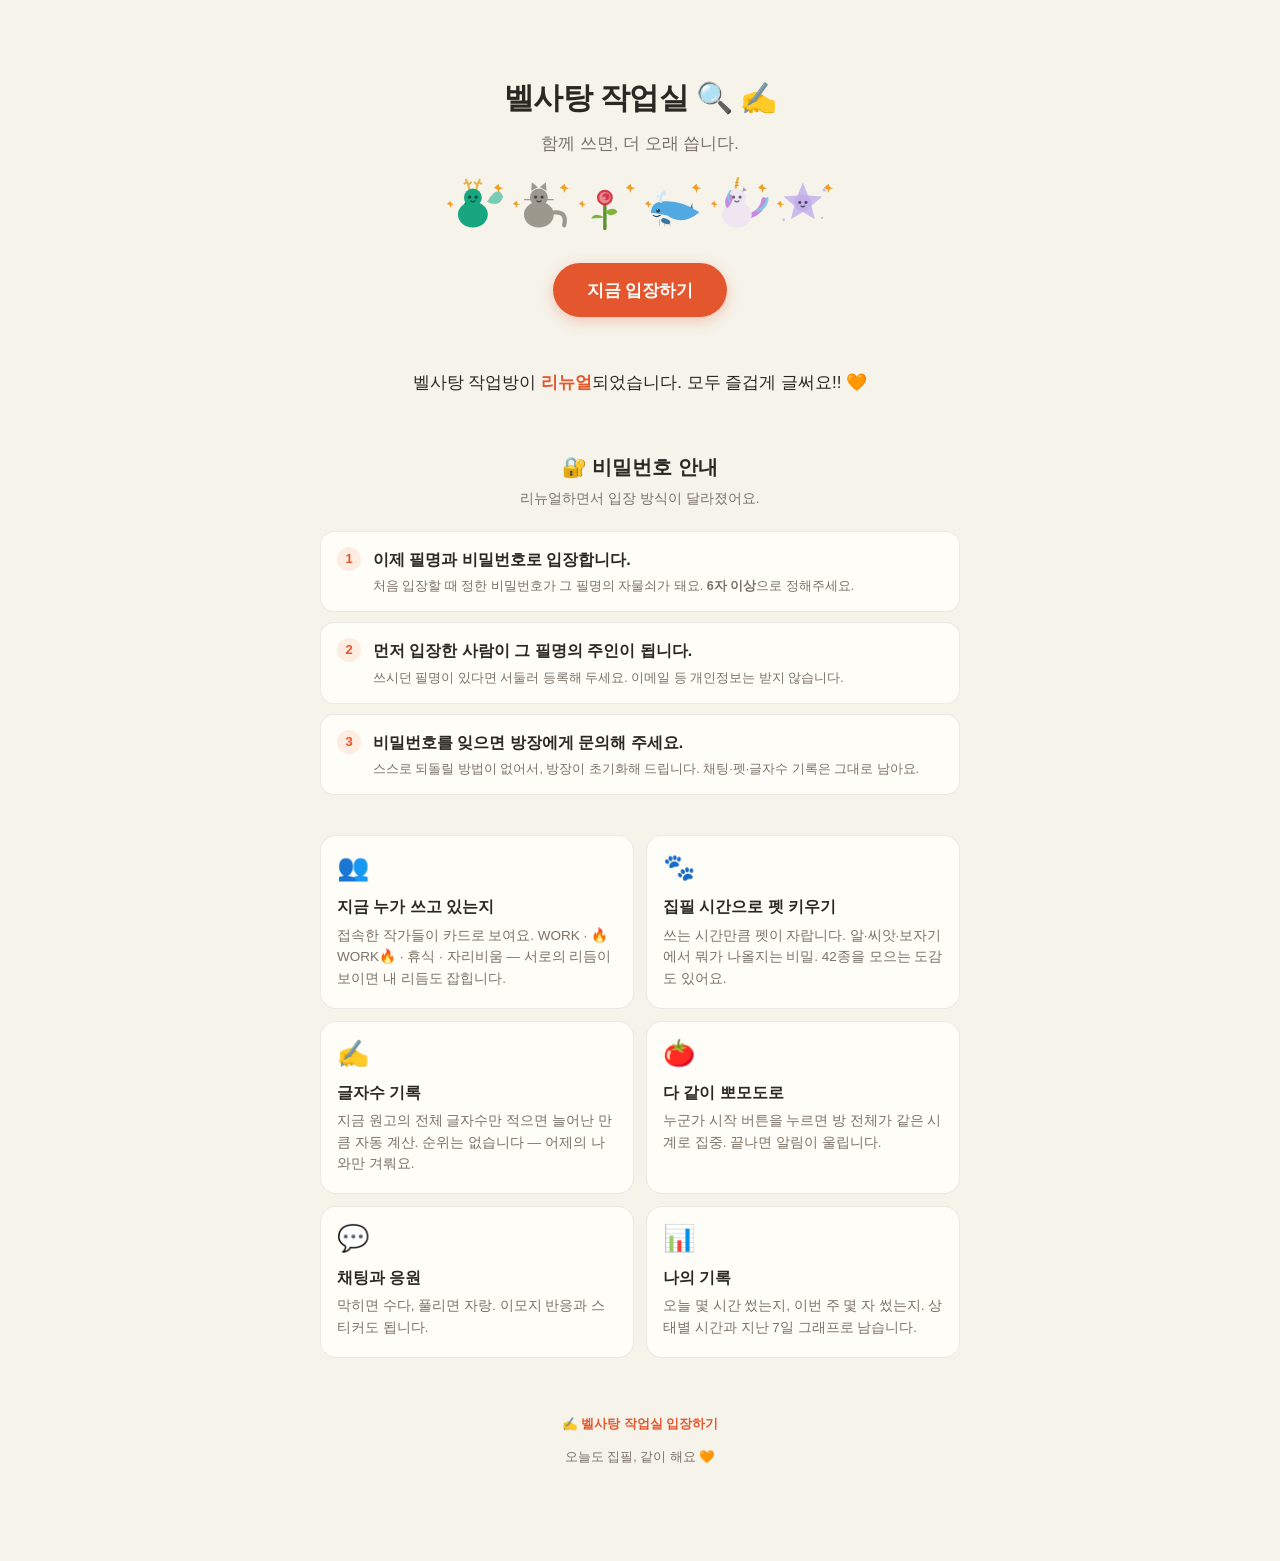
==== guide.html @ 8a0bf21c "Add files via upload" ====
<!DOCTYPE html>
<html lang="ko">
<head>
<meta charset="UTF-8">
<meta name="viewport" content="width=device-width, initial-scale=1">
<title>벨사탕 작업실 — 작가들의 실시간 집필 공간</title>
<meta name="description" content="함께 쓰면 더 오래 쓴다. 작가들의 실시간 공동 집필 공간, 벨사탕 작업실.">
<!-- =====================================================================
     guide.html — 아직 안 들어와 본 분들에게 배포하는 소개 페이지

     작업방과 완전히 독립된 한 장짜리 문서입니다. 파이어베이스도,
     다른 스크립트도 읽지 않아요. 그래서 방이 어떤 상태든 이 페이지는
     항상 열립니다. 링크: /blsatang/guide.html
     ===================================================================== -->
<style>
:root{
  --bg:#F6F3EA; --text:#2B2722; --dim:#7A7268;
  --card:#FFFDF7; --line:rgba(0,0,0,.08);
  --accent:#E4572E; --accent-soft:rgba(228,87,46,.1);
  --green:#2FA36B;
}
@media (prefers-color-scheme:dark){
  :root{ --bg:#141210; --text:#EFEAE2; --dim:#9A9188;
    --card:#1E1B18; --line:rgba(255,255,255,.09);
    --accent:#F0754C; --accent-soft:rgba(240,117,76,.14); }
}
*{ box-sizing:border-box }
body{
  margin:0; background:var(--bg); color:var(--text);
  font-family:-apple-system,BlinkMacSystemFont,"Pretendard","Apple SD Gothic Neo","Noto Sans KR",sans-serif;
  font-size:16px; line-height:1.7;
  -webkit-font-smoothing:antialiased;
}
.wrap{ max-width:680px; margin:0 auto; padding:48px 20px 80px }

/* ── 머리 ── */
.hero{ text-align:center; padding:24px 0 8px }
.hero h1{ font-size:30px; margin:0 0 6px; letter-spacing:-.02em }
.hero .sub{ color:var(--dim); font-size:16.5px; margin:0 }
.hero .pets{ display:flex; justify-content:center; gap:2px; margin:18px 0 6px; flex-wrap:wrap }
.hero .pets svg{ display:block }

.cta{
  display:inline-block; margin-top:22px;
  background:var(--accent); color:#fff; text-decoration:none;
  font-weight:700; font-size:16.5px;
  padding:13px 34px; border-radius:999px;
  box-shadow:0 4px 14px rgba(228,87,46,.28);
}
.cta:active{ transform:translateY(1px) }
.cta-sub{ display:block; margin-top:10px; font-size:12.5px; color:var(--dim) }

/* ── 소개 문단 ── */
.pitch{
  margin:44px 0 0; font-size:17px; text-align:center;
  color:var(--text);
}
.pitch b{ color:var(--accent) }

/* ── 기능 카드 ── */
.grid{ display:grid; grid-template-columns:1fr 1fr; gap:12px; margin-top:40px }
@media (max-width:540px){ .grid{ grid-template-columns:1fr } }
.feat{
  background:var(--card); border:1px solid var(--line);
  border-radius:16px; padding:18px 16px;
}
.feat .ico{ font-size:26px; line-height:1 }
.feat h3{ font-size:15.5px; margin:10px 0 4px }
.feat p{ font-size:13.5px; color:var(--dim); margin:0; line-height:1.6 }

/* ── 간단 가이드 ── */
h2{ font-size:20px; margin:52px 0 4px; text-align:center }
.h2sub{ text-align:center; color:var(--dim); font-size:13.5px; margin:0 0 20px }
.steps{ counter-reset:step; display:flex; flex-direction:column; gap:10px }
.step{
  background:var(--card); border:1px solid var(--line);
  border-radius:14px; padding:14px 16px 14px 52px; position:relative;
}
.step::before{
  counter-increment:step; content:counter(step);
  position:absolute; left:16px; top:15px;
  width:24px; height:24px; border-radius:50%;
  background:var(--accent-soft); color:var(--accent);
  font-weight:700; font-size:13px;
  display:flex; align-items:center; justify-content:center;
}
.step b{ font-weight:700 }
.step .note{ display:block; font-size:12.5px; color:var(--dim); margin-top:3px }

/* ── 꼬리 ── */
.foot{
  text-align:center; margin-top:56px; color:var(--dim); font-size:12.5px;
}
.foot a{ color:var(--accent); font-weight:700; text-decoration:none }
</style>
</head>
<body>
<div class="wrap">

  <div class="hero">
    <h1>벨사탕 작업실 🔍 ✍️</h1>
    <p class="sub">함께 쓰면, 더 오래 씁니다.</p>
    <div class="pets"><svg class="pet-svg" viewBox="0 0 60 56" width="64" height="60"
      role="img" aria-label="용 레벨 20 만렙">
        <path d="M41.3 25.0q10 -17 15 -5 -3 11 -15 5z" fill="#78cbb5"/>
        <ellipse cx="28" cy="37.0" rx="14.0" ry="12.0" fill="#17A67F"/>
        <path d="M21.0 26.8l3 -3 3 3 3 -3 3 3" stroke="#107459" stroke-width="1.6" fill="none" stroke-linecap="round"/>
        <g stroke="#E9B44C" stroke-width="2" fill="none" stroke-linecap="round" stroke-linejoin="round"><path d="M24.8 13.8C24.2 9.8 23.2 7.1 21.6 4.3"/><path d="M23.8 9.2L26.2 6.9"/><path d="M22.7 6.4L20.2 7.9"/><path d="M31.2 13.8C31.8 9.8 32.8 7.1 34.4 4.3"/><path d="M32.2 9.2L29.8 6.9"/><path d="M33.3 6.4L35.8 7.9"/></g>
        <circle cx="28" cy="21.0" r="8.4" fill="#17A67F"/>
        
      <circle cx="25.0" cy="20.6" r="1.5" fill="#0a4b39"/>
      <circle cx="31.0" cy="20.6" r="1.5" fill="#0a4b39"/>
      <path d="M26.2 24.2q1.8 1.7 3.7 0" stroke="#0a4b39" stroke-width="1.2" fill="none" stroke-linecap="round"/><path d="M52 8l1.1 3.2 3.2 1.1-3.2 1.1L52 16.8l-1.1 -3.6-3.2 -1.1z" fill="#EF9F27"/><path d="M7 24l0.85 2.5 2.5 0.85-2.5 0.85L7 30.8l-0.85 -2.8-2.5 -0.85z" fill="#EF9F27"/></svg><svg class="pet-svg" viewBox="0 0 60 56" width="64" height="60"
      role="img" aria-label="고양이 레벨 20 만렙">
        <path d="M42.7 35.0q12.0 -1 9.0 12.0" stroke="#9C988E" stroke-width="4.0" fill="none" stroke-linecap="round"/>
        <ellipse cx="28" cy="37.0" rx="14.0" ry="12.0" fill="#9C988E"/>
        <circle cx="28" cy="21.0" r="8.4" fill="#9C988E"/>
        <path d="M20.9 14.7l0.5 -8.0 5.7 4.6z" fill="#9C988E"/>
        <path d="M35.1 14.7l-0.5 -8.0 -5.7 4.6z" fill="#9C988E"/>
        <path d="M14.6 23.0h6M35.4 23.0h6" stroke="#9C988E" stroke-width="1.1" stroke-linecap="round"/>
        
      <circle cx="25.0" cy="20.6" r="1.5" fill="#464440"/>
      <circle cx="31.0" cy="20.6" r="1.5" fill="#464440"/>
      <path d="M26.2 24.2q1.8 1.7 3.7 0" stroke="#464440" stroke-width="1.2" fill="none" stroke-linecap="round"/><path d="M52 8l1.1 3.2 3.2 1.1-3.2 1.1L52 16.8l-1.1 -3.6-3.2 -1.1z" fill="#EF9F27"/><path d="M7 24l0.85 2.5 2.5 0.85-2.5 0.85L7 30.8l-0.85 -2.8-2.5 -0.85z" fill="#EF9F27"/></svg><svg class="pet-svg" viewBox="0 0 60 56" width="64" height="60"
      role="img" aria-label="장미 레벨 20 만렙">
        
      <path d="M28 50V26.9" stroke="#5E9130" stroke-width="3.2" stroke-linecap="round"/>
      
      <path d="M28 40.0q-9.6 -5.8 -12.8 0.6
               q--5.8 7.0 --12.8 -0.6z"
            fill="#7FB53F"/>
      
      <path d="M28 34.0q8.8 -5.3 11.8 0.6
               q-5.3 6.5 -11.8 -0.6z"
            fill="#7FB53F"/>
        
        <circle cx="28" cy="21.0" r="7.4" fill="#D8384C"/>
        <circle cx="28" cy="21.0" r="5.3" fill="#e88c97"/>
        <circle cx="29.0" cy="20.3" r="3.3" fill="#D8384C"/>
        <circle cx="27.3" cy="21.6" r="1.5" fill="#e88c97"/><path d="M52 8l1.1 3.2 3.2 1.1-3.2 1.1L52 16.8l-1.1 -3.6-3.2 -1.1z" fill="#EF9F27"/><path d="M7 24l0.85 2.5 2.5 0.85-2.5 0.85L7 30.8l-0.85 -2.8-2.5 -0.85z" fill="#EF9F27"/></svg><svg class="pet-svg" viewBox="0 0 60 56" width="64" height="60"
      role="img" aria-label="고래 레벨 20 만렙">
        <!-- 꼬리 — 위아래로 갈라져 올라갑니다 -->
        <path d="M39.3 36.0
                                 q6.0 -1.2 9.0 -10.2
                                 q-1.2 6.6 4.2 9.0
                                 q-5.4 6.0 -13.2 1.2z"
                               fill="#39769d"/>

        <!-- 몸 — 앞이 둥글고 뒤로 갈수록 가늘어집니다 -->
        <path d="M9.3 36.0
                 q0 -12.6 15.4 -11.4
                 q14.6 0 30.0 10.2
                 q-15.4 13.2 -30.0 3.0
                 q-15.4 -3.6 -15.4 -1.8z" fill="#52A8E0"/>

        <!-- 배 — 밝은 색으로 아랫배를 나눕니다 -->
        <path d="M11.5 38.6
                 q13.8 10.2 28.4 0.6
                 q-13.8 9.0 -28.4 -0.6z" fill="#cfe7f6"/>
        <path d="M17.4 42.0v4.8
                                 M22.3 43.4v4.1
                                 M27.1 43.9v3.4"
                               stroke="#254c65" stroke-width=".9" opacity=".3" stroke-linecap="round"/>

        <!-- 가슴지느러미 -->
        <ellipse cx="23.1" cy="43.2" rx="4.4" ry="2.4"
                 fill="#39769d" transform="rotate(22 23.1 43.2)"/>

        <!-- 물줄기 -->
        <path d="M18.7 25.0q-1 -7.0 3.5 -9.5"
                               stroke="#cfe7f6" stroke-width="2.4" fill="none" stroke-linecap="round"/>
                     <circle cx="21.6" cy="17.4" r="1.8" fill="#cfe7f6"/>
                     <circle cx="15.8" cy="19.8" r="1.3" fill="#cfe7f6" opacity=".8"/>

        <circle cx="16.1" cy="33.4" r="1.9" fill="#254c65"/>
        <circle cx="15.4" cy="32.2" r=".55" fill="#FFFFFF"/>
        <path d="M11.5 37.7q3.2 2.4 6.5 0"
              stroke="#254c65" stroke-width="1.1" fill="none" stroke-linecap="round"/><path d="M52 8l1.1 3.2 3.2 1.1-3.2 1.1L52 16.8l-1.1 -3.6-3.2 -1.1z" fill="#EF9F27"/><path d="M7 24l0.85 2.5 2.5 0.85-2.5 0.85L7 30.8l-0.85 -2.8-2.5 -0.85z" fill="#EF9F27"/></svg><svg class="pet-svg" viewBox="0 0 60 56" width="64" height="60"
      role="img" aria-label="유니콘 레벨 20 만렙">
        <!-- 꼬리 — 위로 뻗쳐 올립니다.

             처음엔 아래로 늘어뜨렸는데 말꼬리처럼 축 처져 보였어요.
             위로 휘어 올리면 갈기와 이어져 한 덩어리로 읽히고,
             유니콘다운 기세가 납니다. -->
        <path d="M40.9 38.0
                                 q11.0 -4.0 12.5 -15.0"
                               stroke="#C48BE0" stroke-width="4.6" fill="none" stroke-linecap="round"/>
                     <path d="M47.9 33.0
                              q8.0 -3.0 8.5 -11.0"
                            stroke="#7EC8E3" stroke-width="2.8" fill="none" stroke-linecap="round" opacity=".9"/>
        <ellipse cx="28" cy="37.0" rx="14.0" ry="12.0" fill="#EFE6F2"/>
        <circle cx="28" cy="21.0" r="8.4" fill="#EFE6F2"/>

        <!-- 갈기 — 머리 뒤로 흘러내립니다 -->
        <path d="M20.4 16.8
                 q-5.9 7.6 -1.7 14.3
                 q4.2 -3.4 6.3 -10.9z" fill="#C48BE0"/>
        <path d="M22.0 14.7
                                 q-4.2 5.9 -0.8 10.1"
                               stroke="#7EC8E3" stroke-width="1.6" fill="none" stroke-linecap="round"/>

        <!-- 귀 -->
        <path d="M33.2 15.5l0.8 -4.2 3.4 2.9z" fill="#a7a1a9"/>

        <!-- 뿔 — 나선 세 칸 -->
        <path d="M28 12.6l-2.4 0 2.4 -10.5 2.4 0.0z"
              fill="#E9B44C"/>
        <path d="M26.6 9.7h2.8M27.0 6.8h2"
              stroke="#C9922E" stroke-width=".8" stroke-linecap="round"/>
        
      <circle cx="25.0" cy="20.6" r="1.5" fill="#6c676d"/>
      <circle cx="31.0" cy="20.6" r="1.5" fill="#6c676d"/>
      <path d="M26.2 24.2q1.8 1.7 3.7 0" stroke="#6c676d" stroke-width="1.2" fill="none" stroke-linecap="round"/><path d="M52 8l1.1 3.2 3.2 1.1-3.2 1.1L52 16.8l-1.1 -3.6-3.2 -1.1z" fill="#EF9F27"/><path d="M7 24l0.85 2.5 2.5 0.85-2.5 0.85L7 30.8l-0.85 -2.8-2.5 -0.85z" fill="#EF9F27"/></svg><svg class="pet-svg" viewBox="0 0 60 56" width="64" height="60"
      role="img" aria-label="별 레벨 20 만렙">
        <circle cx="48" cy="14" r="1.6" fill="#ccbced"/><circle cx="10" cy="42" r="1.3" fill="#ccbced"/><circle cx="46" cy="40" r="1.1" fill="#ccbced"/>
        <path d="M28.0 7.0L33.0 19.1L46.1 20.1L36.1 28.6L39.2 41.4L28.0 34.5L16.8 41.4L19.9 28.6L9.9 20.1L23.0 19.1Z" fill="#ccbced"/>
        <circle cx="28" cy="26" r="8.0" fill="#A78BE0" opacity=".25"/>
        
      <circle cx="25.1" cy="25.6" r="1.4" fill="#4b3f65"/>
      <circle cx="30.9" cy="25.6" r="1.4" fill="#4b3f65"/>
      <path d="M26.2 29.0q1.8 1.6 3.5 0" stroke="#4b3f65" stroke-width="1.2" fill="none" stroke-linecap="round"/><path d="M52 8l1.1 3.2 3.2 1.1-3.2 1.1L52 16.8l-1.1 -3.6-3.2 -1.1z" fill="#EF9F27"/><path d="M7 24l0.85 2.5 2.5 0.85-2.5 0.85L7 30.8l-0.85 -2.8-2.5 -0.85z" fill="#EF9F27"/></svg></div>
    <a class="cta" href="https://gring-boop.github.io/blsatang/">지금 입장하기</a>
  </div>

  <p class="pitch">
    벨사탕 작업방이 <b>리뉴얼</b>되었습니다. 모두 즐겁게 글써요!! 🧡
  </p>

  <!-- 비밀번호 공지 — 같은 그룹에 띄우는 문서라 홍보보다 안내가 먼저입니다 -->
  <h2>🔐 비밀번호 안내</h2>
  <p class="h2sub">리뉴얼하면서 입장 방식이 달라졌어요.</p>
  <div class="steps">
    <div class="step"><b>이제 필명과 비밀번호로 입장합니다.</b>
      <span class="note">처음 입장할 때 정한 비밀번호가 그 필명의 자물쇠가 돼요. <b>6자 이상</b>으로 정해주세요.</span></div>
    <div class="step"><b>먼저 입장한 사람이 그 필명의 주인이 됩니다.</b>
      <span class="note">쓰시던 필명이 있다면 서둘러 등록해 두세요. 이메일 등 개인정보는 받지 않습니다.</span></div>
    <div class="step"><b>비밀번호를 잊으면 방장에게 문의해 주세요.</b>
      <span class="note">스스로 되돌릴 방법이 없어서, 방장이 초기화해 드립니다. 채팅·펫·글자수 기록은 그대로 남아요.</span></div>
  </div>

  <div class="grid">
    <div class="feat"><span class="ico">👥</span>
      <h3>지금 누가 쓰고 있는지</h3>
      <p>접속한 작가들이 카드로 보여요. WORK · 🔥WORK🔥 · 휴식 · 자리비움 — 서로의 리듬이 보이면 내 리듬도 잡힙니다.</p></div>
    <div class="feat"><span class="ico">🐾</span>
      <h3>집필 시간으로 펫 키우기</h3>
      <p>쓰는 시간만큼 펫이 자랍니다. 알·씨앗·보자기에서 뭐가 나올지는 비밀. 42종을 모으는 도감도 있어요.</p></div>
    <div class="feat"><span class="ico">✍️</span>
      <h3>글자수 기록</h3>
      <p>지금 원고의 전체 글자수만 적으면 늘어난 만큼 자동 계산. 순위는 없습니다 — 어제의 나와만 겨뤄요.</p></div>
    <div class="feat"><span class="ico">🍅</span>
      <h3>다 같이 뽀모도로</h3>
      <p>누군가 시작 버튼을 누르면 방 전체가 같은 시계로 집중. 끝나면 알림이 울립니다.</p></div>
    <div class="feat"><span class="ico">💬</span>
      <h3>채팅과 응원</h3>
      <p>막히면 수다, 풀리면 자랑. 이모지 반응과 스티커도 됩니다.</p></div>
    <div class="feat"><span class="ico">📊</span>
      <h3>나의 기록</h3>
      <p>오늘 몇 시간 썼는지, 이번 주 몇 자 썼는지. 상태별 시간과 지난 7일 그래프로 남습니다.</p></div>
  </div>

  <div class="foot">
    <p><a href="https://gring-boop.github.io/blsatang/">✍️ 벨사탕 작업실 입장하기</a></p>
    <p>오늘도 집필, 같이 해요 🧡</p>
  </div>

</div>
</body>
</html>
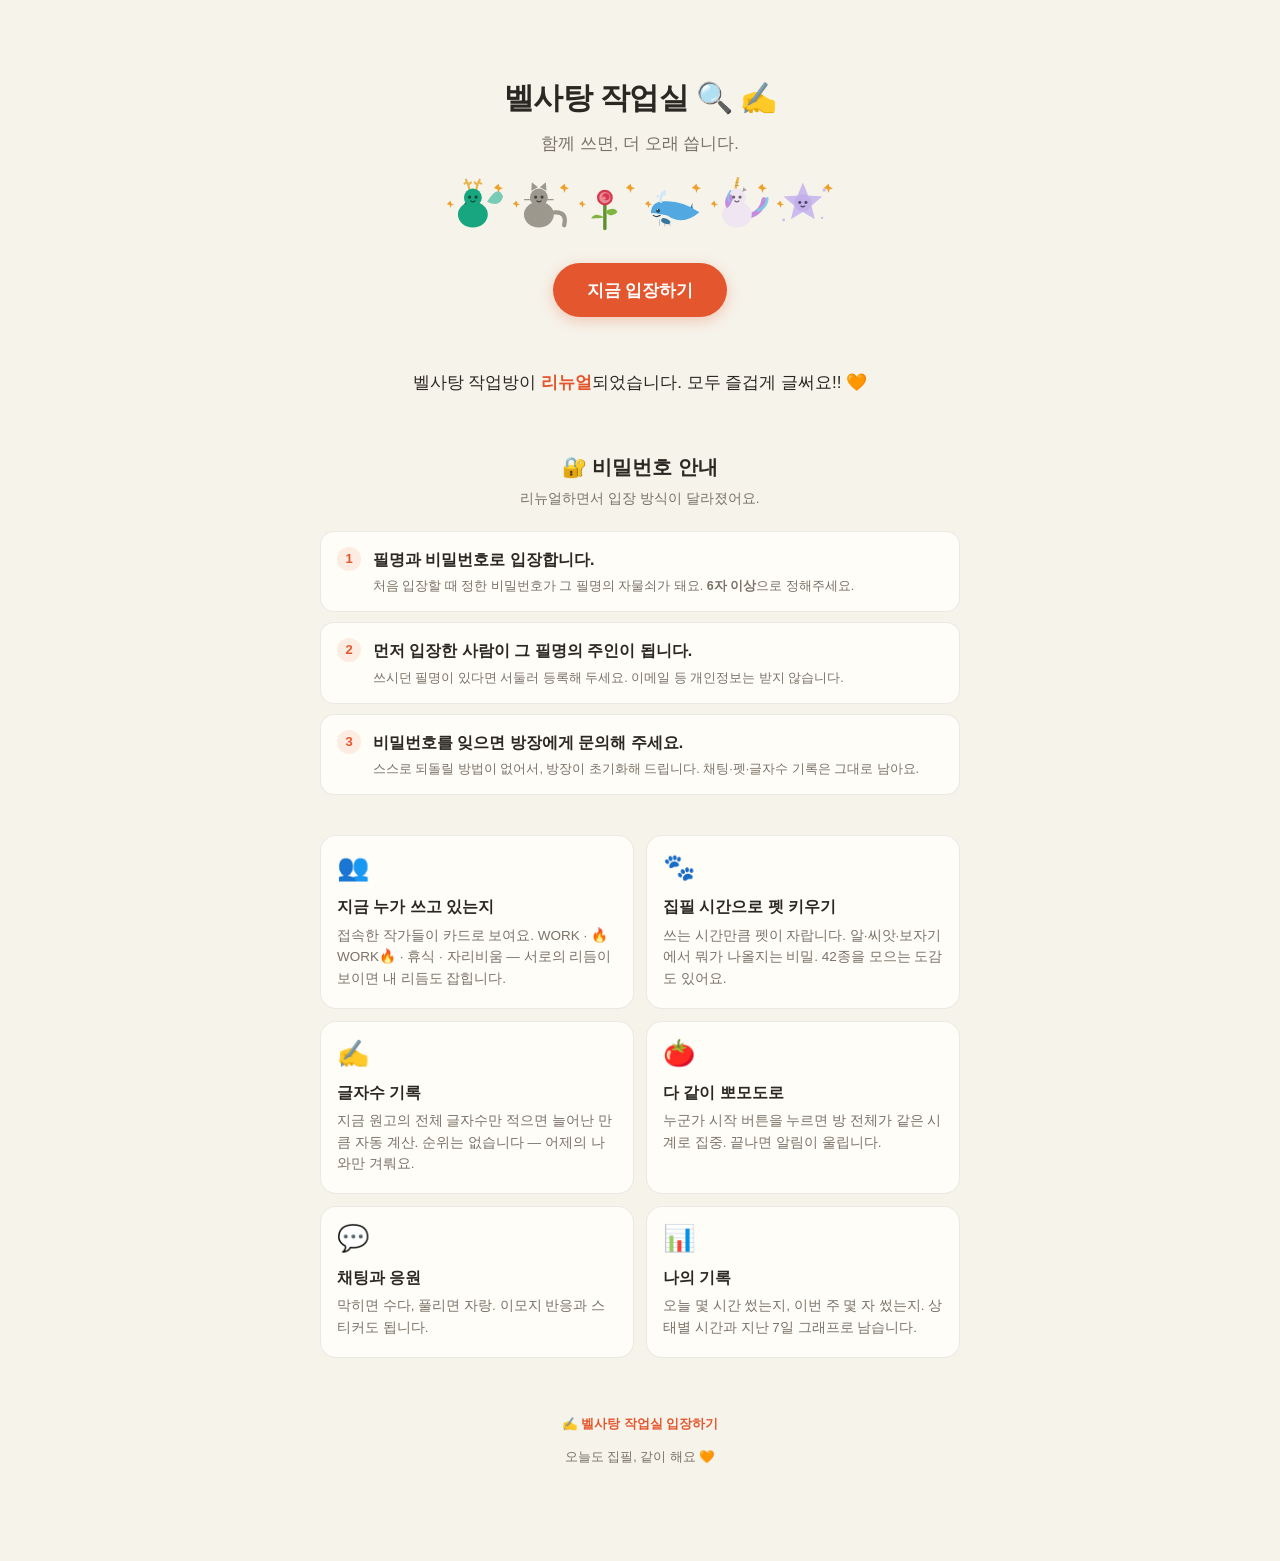
==== commit 04f75e2c: "Add files via upload" ====
--- a/guide.html
+++ b/guide.html
@@ -3,7 +3,11 @@
 <head>
 <meta charset="UTF-8">
 <meta name="viewport" content="width=device-width, initial-scale=1">
-<title>벨사탕 작업실 — 작가들의 실시간 집필 공간</title>
+<title>🍭벨사탕 작업방 - 가이드</title>
+<!-- 카톡·트위터 등이 링크 미리보기에 쓰는 제목. <title> 만으로도 되지만
+     og:title 이 있으면 그걸 우선하므로 둘 다 맞춰 둡니다. -->
+<meta property="og:title" content="🍭벨사탕 작업방 - 가이드">
+<meta property="og:description" content="벨사탕 작업방이 리뉴얼되었습니다. 모두 즐겁게 글써요!!">
 <meta name="description" content="함께 쓰면 더 오래 쓴다. 작가들의 실시간 공동 집필 공간, 벨사탕 작업실.">
 <!-- =====================================================================
      guide.html — 아직 안 들어와 본 분들에게 배포하는 소개 페이지
@@ -230,7 +234,7 @@
   <h2>🔐 비밀번호 안내</h2>
   <p class="h2sub">리뉴얼하면서 입장 방식이 달라졌어요.</p>
   <div class="steps">
-    <div class="step"><b>이제 필명과 비밀번호로 입장합니다.</b>
+    <div class="step"><b>필명과 비밀번호로 입장합니다.</b>
       <span class="note">처음 입장할 때 정한 비밀번호가 그 필명의 자물쇠가 돼요. <b>6자 이상</b>으로 정해주세요.</span></div>
     <div class="step"><b>먼저 입장한 사람이 그 필명의 주인이 됩니다.</b>
       <span class="note">쓰시던 필명이 있다면 서둘러 등록해 두세요. 이메일 등 개인정보는 받지 않습니다.</span></div>
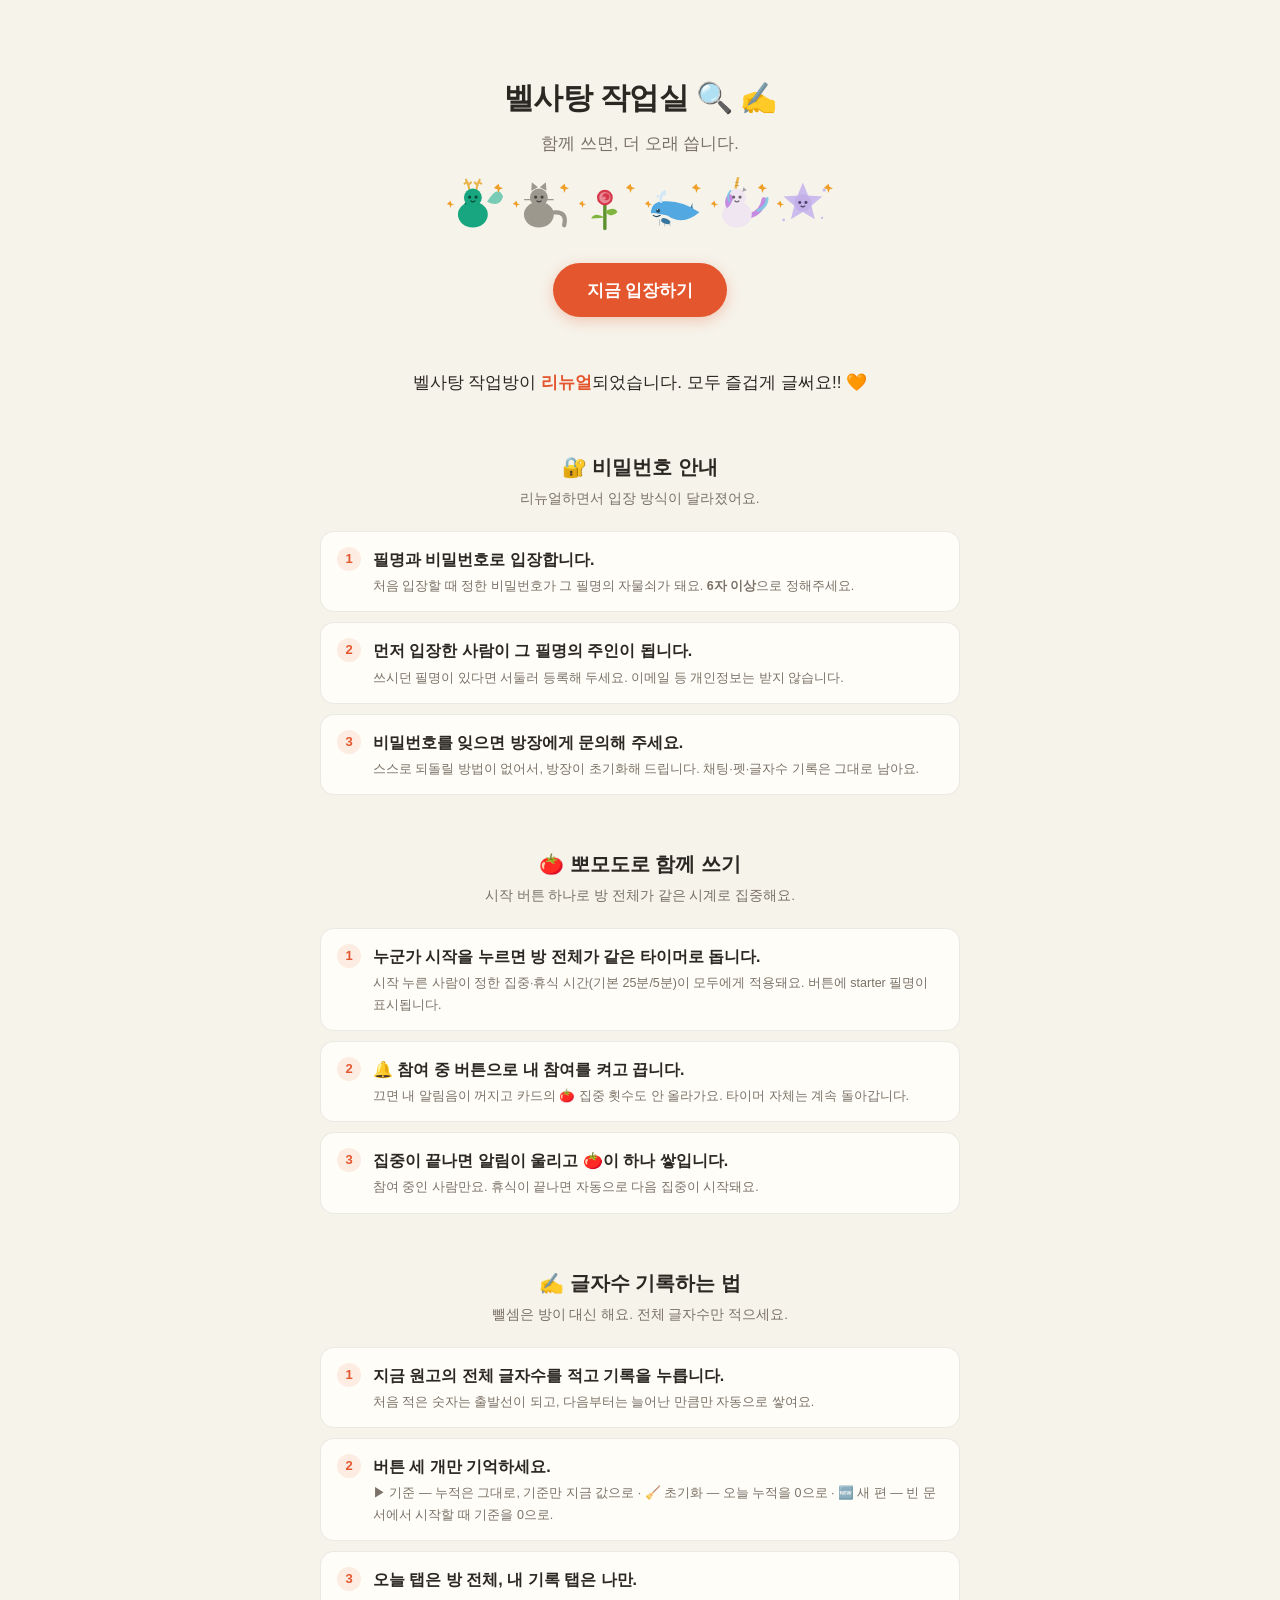
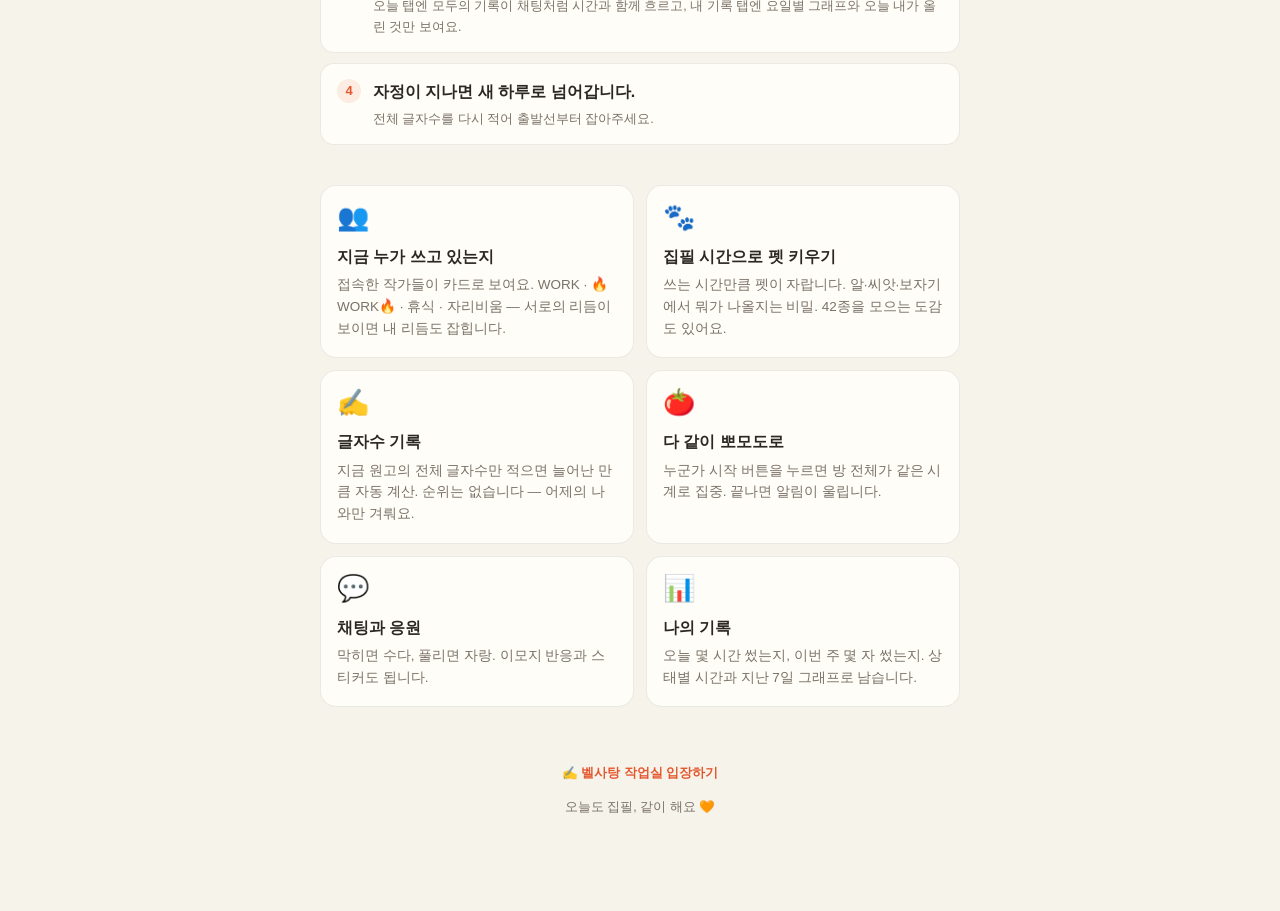
==== commit 78db0093: "Add files via upload" ====
--- a/guide.html
+++ b/guide.html
@@ -240,6 +240,31 @@
       <span class="note">쓰시던 필명이 있다면 서둘러 등록해 두세요. 이메일 등 개인정보는 받지 않습니다.</span></div>
     <div class="step"><b>비밀번호를 잊으면 방장에게 문의해 주세요.</b>
       <span class="note">스스로 되돌릴 방법이 없어서, 방장이 초기화해 드립니다. 채팅·펫·글자수 기록은 그대로 남아요.</span></div>
+  </div>
+
+  <!-- 뽀모·글자수 가이드 — 비밀번호 안내와 같은 스텝 형식 (2026-08-02 추가) -->
+  <h2>🍅 뽀모도로 함께 쓰기</h2>
+  <p class="h2sub">시작 버튼 하나로 방 전체가 같은 시계로 집중해요.</p>
+  <div class="steps">
+    <div class="step"><b>누군가 시작을 누르면 방 전체가 같은 타이머로 돕니다.</b>
+      <span class="note">시작 누른 사람이 정한 집중·휴식 시간(기본 25분/5분)이 모두에게 적용돼요. 버튼에 starter 필명이 표시됩니다.</span></div>
+    <div class="step"><b>🔔 참여 중 버튼으로 내 참여를 켜고 끕니다.</b>
+      <span class="note">끄면 내 알림음이 꺼지고 카드의 🍅 집중 횟수도 안 올라가요. 타이머 자체는 계속 돌아갑니다.</span></div>
+    <div class="step"><b>집중이 끝나면 알림이 울리고 🍅이 하나 쌓입니다.</b>
+      <span class="note">참여 중인 사람만요. 휴식이 끝나면 자동으로 다음 집중이 시작돼요.</span></div>
+  </div>
+
+  <h2>✍️ 글자수 기록하는 법</h2>
+  <p class="h2sub">뺄셈은 방이 대신 해요. 전체 글자수만 적으세요.</p>
+  <div class="steps">
+    <div class="step"><b>지금 원고의 전체 글자수를 적고 기록을 누릅니다.</b>
+      <span class="note">처음 적은 숫자는 출발선이 되고, 다음부터는 늘어난 만큼만 자동으로 쌓여요.</span></div>
+    <div class="step"><b>버튼 세 개만 기억하세요.</b>
+      <span class="note">▶ 기준 — 누적은 그대로, 기준만 지금 값으로 · 🧹 초기화 — 오늘 누적을 0으로 · 🆕 새 편 — 빈 문서에서 시작할 때 기준을 0으로.</span></div>
+    <div class="step"><b>오늘 탭은 방 전체, 내 기록 탭은 나만.</b>
+      <span class="note">오늘 탭엔 모두의 기록이 채팅처럼 시간과 함께 흐르고, 내 기록 탭엔 요일별 그래프와 오늘 내가 올린 것만 보여요.</span></div>
+    <div class="step"><b>자정이 지나면 새 하루로 넘어갑니다.</b>
+      <span class="note">전체 글자수를 다시 적어 출발선부터 잡아주세요.</span></div>
   </div>
 
   <div class="grid">
